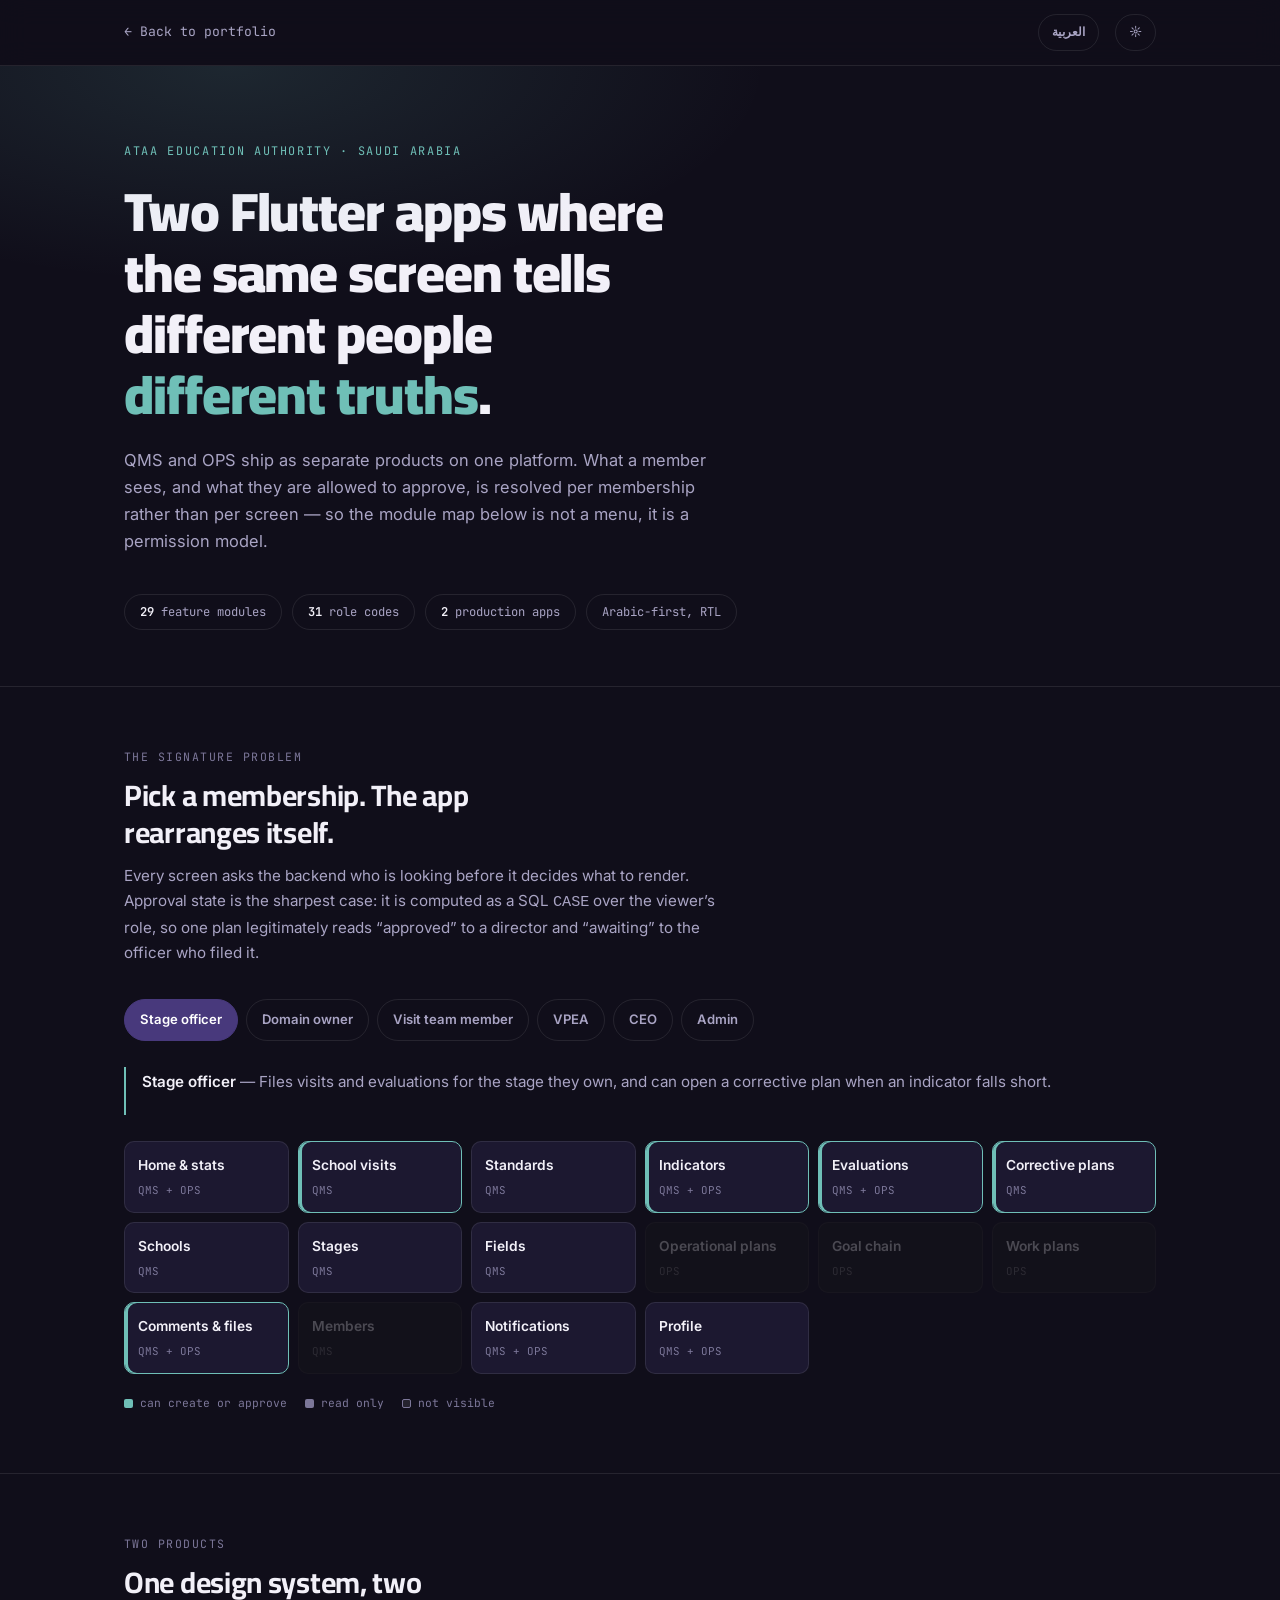
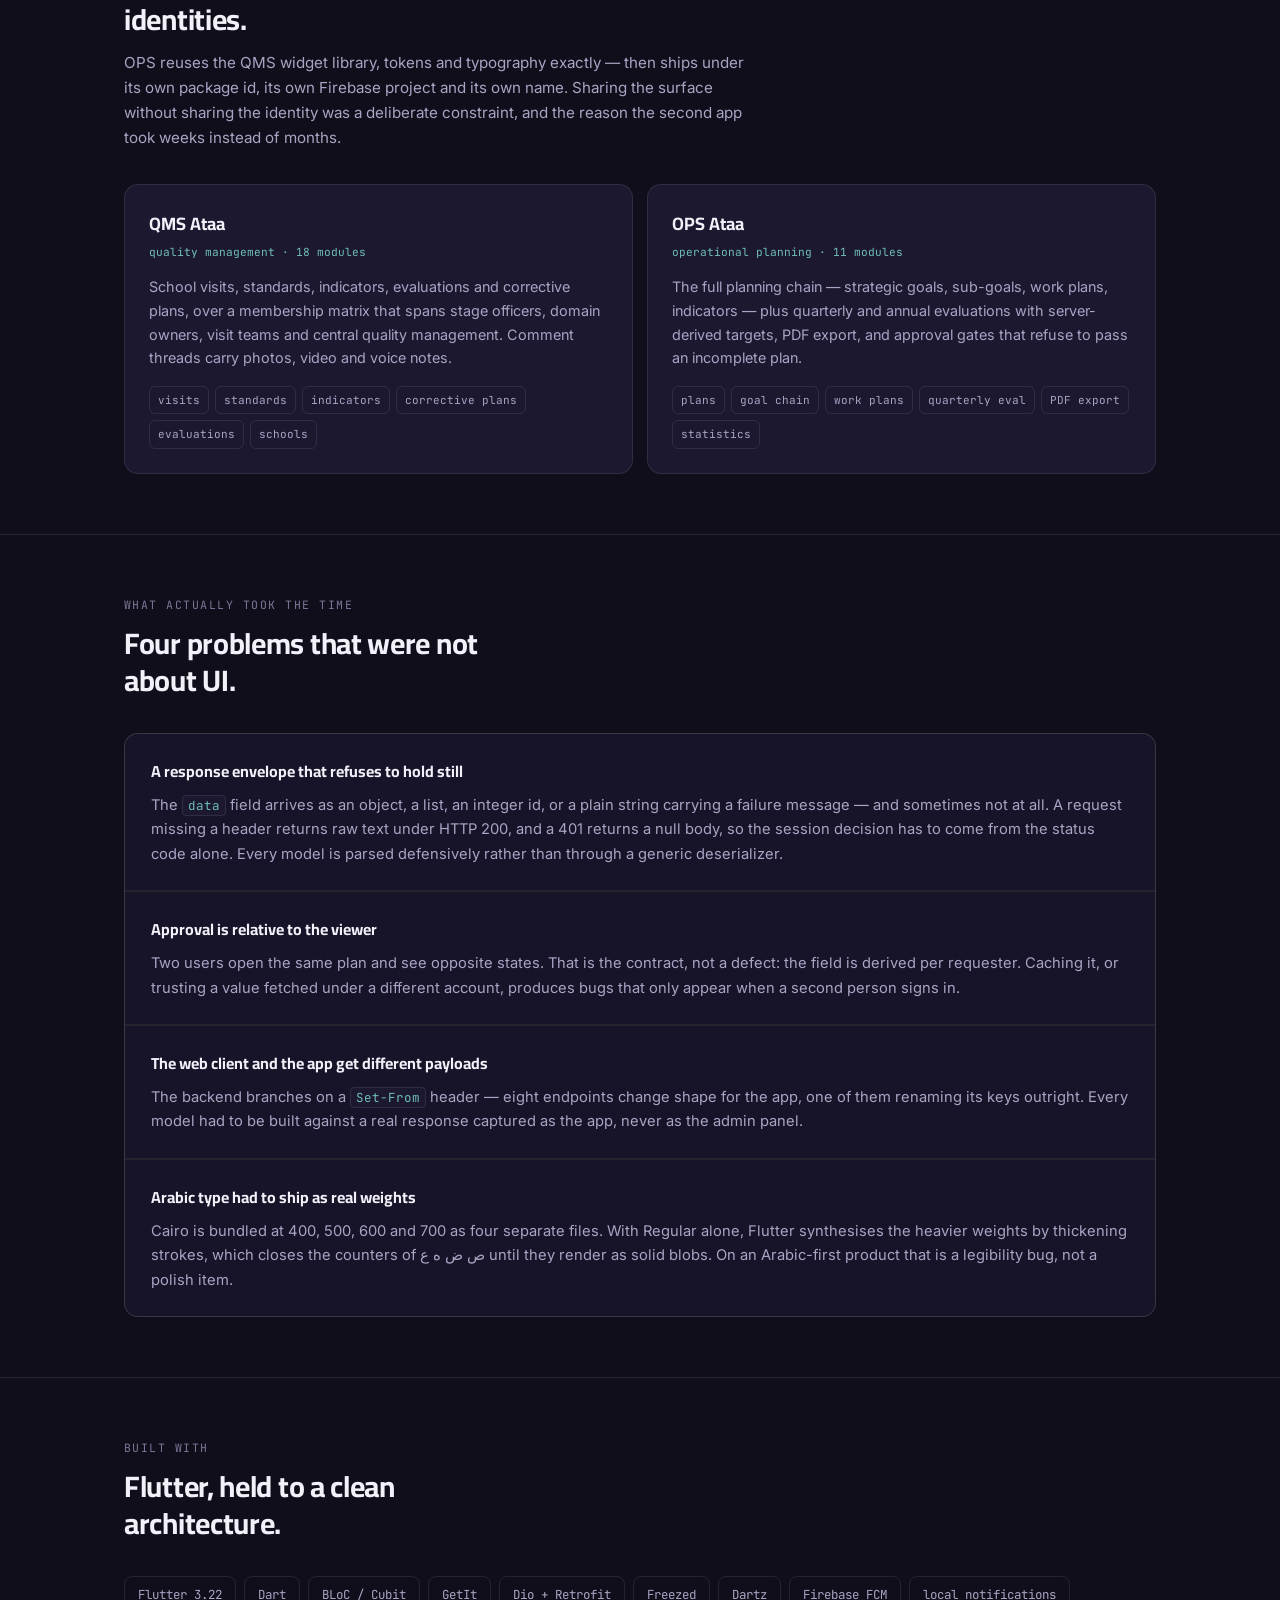
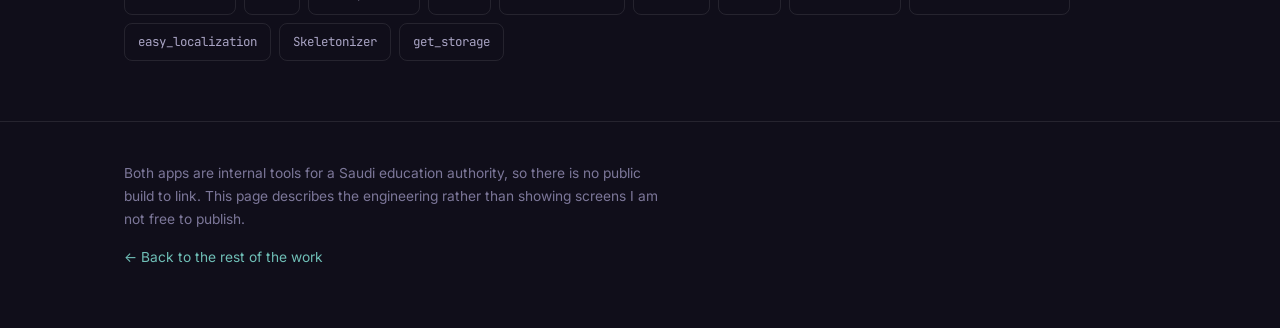
==== projects/ataa-mobile.html @ 670c9fec "Add an Ataa mobile case study and link it from both app cards The QMS and OPS apps cannot be screens" ====
<!DOCTYPE html>
<html lang="en" dir="ltr" data-theme="dark">
<head>
<meta charset="UTF-8">
<meta name="viewport" content="width=device-width, initial-scale=1.0">
<title>Ataa Mobile — QMS &amp; OPS | Mohamed Elsayed</title>
<meta name="description" content="Case study: two Flutter apps built for a Saudi education authority — QMS (quality management) and OPS (operational planning). Role-scoped access across 31 membership codes, Arabic-first RTL, and a defensive contract against a legacy PHP backend.">
<meta name="robots" content="index, follow">
<link rel="canonical" href="https://eng-mohamed-elsayedahmed.github.io/portfolio/projects/ataa-mobile.html">
<link rel="icon" type="image/png" sizes="32x32" href="../assets/img/favicon-32x32.png">
<link rel="preconnect" href="https://fonts.googleapis.com">
<link rel="preconnect" href="https://fonts.gstatic.com" crossorigin>
<link href="https://fonts.googleapis.com/css2?family=Cairo:wght@400;600;700;900&family=Inter:wght@400;500;600&family=JetBrains+Mono:wght@400;500&display=swap" rel="stylesheet">
<style>
/* Palette lifted from the apps' own color_manager.dart, not invented for this page. */
:root{
  --violet:#48397C; --teal:#199EA7; --mint:#6FBFB7;
  --font-display:'Cairo',sans-serif; --font-body:'Inter',sans-serif; --font-mono:'JetBrains Mono',monospace;
  --maxw:1080px; --r:14px;
  --bg:#100E1A; --bg-2:#171429; --panel:#1C1830; --line:rgba(255,255,255,.09);
  --ink:#F2F0F8; --ink-2:#A9A4C4; --ink-3:#7C7799;
  --glow:rgba(111,191,183,.14);
}
:root[data-theme="light"]{
  --bg:#F1F4F8; --bg-2:#FFFFFF; --panel:#FFFFFF; --line:rgba(72,57,124,.14);
  --ink:#1B1733; --ink-2:#514C6B; --ink-3:#7A7594; --glow:rgba(72,57,124,.07);
}
*,*::before,*::after{box-sizing:border-box;margin:0;padding:0}
html{scroll-behavior:smooth;scroll-padding-top:84px}
body{background:var(--bg);color:var(--ink);font-family:var(--font-body);line-height:1.65;-webkit-font-smoothing:antialiased;overflow-x:hidden}
[dir="rtl"] body{font-family:var(--font-display)}
a{color:inherit;text-decoration:none}
:focus-visible{outline:2px solid var(--mint);outline-offset:3px;border-radius:4px}
.wrap{max-width:var(--maxw);margin:0 auto;padding:0 24px}

/* ---- top bar ---- */
.bar{position:sticky;top:0;z-index:50;background:color-mix(in srgb,var(--bg) 88%,transparent);backdrop-filter:blur(14px);border-bottom:1px solid var(--line)}
.bar-in{max-width:var(--maxw);margin:0 auto;padding:14px 24px;display:flex;align-items:center;gap:16px}
.back{font-family:var(--font-mono);font-size:.82rem;color:var(--ink-2);display:inline-flex;align-items:center;gap:8px}
.back:hover{color:var(--mint)}
.bar-sp{flex:1}
.tbtn{border:1px solid var(--line);background:transparent;color:var(--ink-2);font:inherit;font-size:.78rem;font-weight:600;padding:7px 13px;border-radius:999px;cursor:pointer}
.tbtn:hover{color:var(--ink);border-color:var(--mint)}

/* ---- hero ---- */
.hero{padding:76px 0 56px;position:relative}
.hero::before{content:"";position:absolute;inset:0;background:radial-gradient(ellipse 60% 50% at 18% 0%,var(--glow),transparent 70%);pointer-events:none}
.eyebrow{font-family:var(--font-mono);font-size:.74rem;letter-spacing:.14em;text-transform:uppercase;color:var(--mint);margin-bottom:20px}
h1{font-family:var(--font-display);font-weight:900;font-size:clamp(2rem,4.6vw,3.4rem);line-height:1.12;letter-spacing:-.02em;max-width:19ch}
h1 em{font-style:normal;color:var(--mint)}
.lede{margin-top:22px;max-width:60ch;color:var(--ink-2);font-size:1.03rem}
.facts{margin-top:38px;display:flex;flex-wrap:wrap;gap:10px}
.fact{border:1px solid var(--line);border-radius:999px;padding:7px 15px;font-family:var(--font-mono);font-size:.76rem;color:var(--ink-2)}
.fact b{color:var(--ink);font-weight:600}

/* ---- sections ---- */
section{padding:60px 0;border-top:1px solid var(--line)}
.shead{margin-bottom:34px}
.skicker{font-family:var(--font-mono);font-size:.72rem;letter-spacing:.13em;text-transform:uppercase;color:var(--ink-3);margin-bottom:11px}
h2{font-family:var(--font-display);font-weight:700;font-size:clamp(1.35rem,2.6vw,1.85rem);line-height:1.25;letter-spacing:-.01em;max-width:26ch}
.snote{margin-top:12px;max-width:62ch;color:var(--ink-2);font-size:.95rem}

/* ---- role explorer (the signature) ---- */
.roles{display:flex;flex-wrap:wrap;gap:8px;margin-bottom:26px}
.role{border:1px solid var(--line);background:transparent;color:var(--ink-2);font:inherit;font-size:.82rem;font-weight:600;padding:9px 15px;border-radius:999px;cursor:pointer;transition:.18s}
.role:hover{border-color:var(--mint);color:var(--ink)}
.role[aria-pressed="true"]{background:var(--violet);border-color:var(--violet);color:#fff}
:root[data-theme="light"] .role[aria-pressed="true"]{background:var(--violet);color:#fff}
.role-say{border-inline-start:2px solid var(--mint);padding:2px 0 2px 16px;margin-bottom:26px;color:var(--ink-2);font-size:.95rem;min-height:3.2em}
[dir="rtl"] .role-say{padding:2px 16px 2px 0}
.role-say b{color:var(--ink);font-weight:600}
.mods{display:grid;grid-template-columns:repeat(auto-fill,minmax(158px,1fr));gap:9px}
.mod{border:1px solid var(--line);border-radius:10px;padding:12px 13px;background:var(--panel);transition:.2s}
.mod-n{font-size:.86rem;font-weight:600;color:var(--ink);display:block}
.mod-t{font-family:var(--font-mono);font-size:.68rem;color:var(--ink-3);margin-top:5px;display:block}
.mod[data-on="no"]{opacity:.26;filter:saturate(0)}
.mod[data-on="write"]{border-color:var(--mint);box-shadow:inset 3px 0 0 var(--mint)}
[dir="rtl"] .mod[data-on="write"]{box-shadow:inset -3px 0 0 var(--mint)}
.legend{display:flex;flex-wrap:wrap;gap:18px;margin-top:20px;font-family:var(--font-mono);font-size:.71rem;color:var(--ink-3)}
.legend i{width:9px;height:9px;border-radius:2px;display:inline-block;margin-inline-end:7px;vertical-align:middle}

/* ---- app switch ---- */
.apps{display:grid;grid-template-columns:1fr 1fr;gap:14px}
.app{border:1px solid var(--line);border-radius:var(--r);padding:24px;background:var(--panel)}
.app h3{font-family:var(--font-display);font-size:1.12rem;font-weight:700;margin-bottom:4px}
.app .who{font-family:var(--font-mono);font-size:.7rem;color:var(--mint);margin-bottom:14px}
.app p{color:var(--ink-2);font-size:.9rem}
.chips{display:flex;flex-wrap:wrap;gap:6px;margin-top:16px}
.chip{font-family:var(--font-mono);font-size:.69rem;color:var(--ink-2);border:1px solid var(--line);border-radius:6px;padding:4px 8px}

/* ---- engineering notes ---- */
.notes{display:grid;gap:2px;background:var(--line);border:1px solid var(--line);border-radius:var(--r);overflow:hidden}
.note{background:var(--bg-2);padding:24px 26px}
.note h4{font-family:var(--font-display);font-size:1rem;font-weight:700;margin-bottom:9px}
.note p{color:var(--ink-2);font-size:.92rem}
.note code{font-family:var(--font-mono);font-size:.85em;background:var(--panel);border:1px solid var(--line);border-radius:4px;padding:1px 5px;color:var(--mint)}

/* ---- stack ---- */
.stack{display:flex;flex-wrap:wrap;gap:8px}
.st{font-family:var(--font-mono);font-size:.78rem;border:1px solid var(--line);border-radius:8px;padding:8px 13px;color:var(--ink-2)}

footer{border-top:1px solid var(--line);padding:40px 0 60px;color:var(--ink-3);font-size:.86rem}
footer a{color:var(--mint)}
.disc{max-width:60ch}

@media(max-width:720px){
  .apps{grid-template-columns:1fr}
  .hero{padding:52px 0 40px}
  h1{max-width:none}
}
@media(prefers-reduced-motion:reduce){*{transition:none!important;animation:none!important;scroll-behavior:auto!important}}
</style>
</head>
<body>

<div class="bar"><div class="bar-in">
  <a class="back" href="../index.html#projects"><span aria-hidden="true">&#8592;</span> <span data-t="nav.back">Back to portfolio</span></a>
  <span class="bar-sp"></span>
  <button class="tbtn" id="lang" type="button">العربية</button>
  <button class="tbtn" id="theme" type="button" aria-label="Toggle theme">&#9788;</button>
</div></div>

<header class="hero"><div class="wrap">
  <div class="eyebrow" data-t="hero.eyebrow">Ataa Education Authority &middot; Saudi Arabia</div>
  <h1 data-t="hero.h1">Two Flutter apps where the same screen tells different people <em>different truths</em>.</h1>
  <p class="lede" data-t="hero.lede">QMS and OPS ship as separate products on one platform. What a member sees, and what they are allowed to approve, is resolved per membership rather than per screen — so the module map below is not a menu, it is a permission model.</p>
  <div class="facts">
    <span class="fact"><b>29</b> <span data-t="f.modules">feature modules</span></span>
    <span class="fact"><b>31</b> <span data-t="f.roles">role codes</span></span>
    <span class="fact"><b>2</b> <span data-t="f.apps">production apps</span></span>
    <span class="fact" data-t="f.rtl">Arabic-first, RTL</span>
  </div>
</div></header>

<section id="roles"><div class="wrap">
  <div class="shead">
    <div class="skicker" data-t="k.roles">The signature problem</div>
    <h2 data-t="h.roles">Pick a membership. The app rearranges itself.</h2>
    <p class="snote" data-t="n.roles">Every screen asks the backend who is looking before it decides what to render. Approval state is the sharpest case: it is computed as a SQL <code>CASE</code> over the viewer’s role, so one plan legitimately reads “approved” to a director and “awaiting” to the officer who filed it.</p>
  </div>
  <div class="roles" id="roleBtns"></div>
  <p class="role-say" id="roleSay"></p>
  <div class="mods" id="modGrid"></div>
  <div class="legend">
    <span><i style="background:var(--mint)"></i><span data-t="lg.write">can create or approve</span></span>
    <span><i style="background:var(--ink-3)"></i><span data-t="lg.read">read only</span></span>
    <span><i style="background:var(--line);border:1px solid var(--ink-3)"></i><span data-t="lg.none">not visible</span></span>
  </div>
</div></section>

<section id="apps"><div class="wrap">
  <div class="shead">
    <div class="skicker" data-t="k.apps">Two products</div>
    <h2 data-t="h.apps">One design system, two identities.</h2>
    <p class="snote" data-t="n.apps">OPS reuses the QMS widget library, tokens and typography exactly — then ships under its own package id, its own Firebase project and its own name. Sharing the surface without sharing the identity was a deliberate constraint, and the reason the second app took weeks instead of months.</p>
  </div>
  <div class="apps">
    <article class="app">
      <h3>QMS Ataa</h3>
      <div class="who" data-t="app.qms.who">quality management &middot; 18 modules</div>
      <p data-t="app.qms.p">School visits, standards, indicators, evaluations and corrective plans, over a membership matrix that spans stage officers, domain owners, visit teams and central quality management. Comment threads carry photos, video and voice notes.</p>
      <div class="chips"><span class="chip">visits</span><span class="chip">standards</span><span class="chip">indicators</span><span class="chip">corrective plans</span><span class="chip">evaluations</span><span class="chip">schools</span></div>
    </article>
    <article class="app">
      <h3>OPS Ataa</h3>
      <div class="who" data-t="app.ops.who">operational planning &middot; 11 modules</div>
      <p data-t="app.ops.p">The full planning chain — strategic goals, sub-goals, work plans, indicators — plus quarterly and annual evaluations with server-derived targets, PDF export, and approval gates that refuse to pass an incomplete plan.</p>
      <div class="chips"><span class="chip">plans</span><span class="chip">goal chain</span><span class="chip">work plans</span><span class="chip">quarterly eval</span><span class="chip">PDF export</span><span class="chip">statistics</span></div>
    </article>
  </div>
</div></section>

<section id="notes"><div class="wrap">
  <div class="shead">
    <div class="skicker" data-t="k.notes">What actually took the time</div>
    <h2 data-t="h.notes">Four problems that were not about UI.</h2>
  </div>
  <div class="notes">
    <article class="note">
      <h4 data-t="nt1.h">A response envelope that refuses to hold still</h4>
      <p data-t="nt1.p">The <code>data</code> field arrives as an object, a list, an integer id, or a plain string carrying a failure message — and sometimes not at all. A request missing a header returns raw text under HTTP 200, and a 401 returns a null body, so the session decision has to come from the status code alone. Every model is parsed defensively rather than through a generic deserializer.</p>
    </article>
    <article class="note">
      <h4 data-t="nt2.h">Approval is relative to the viewer</h4>
      <p data-t="nt2.p">Two users open the same plan and see opposite states. That is the contract, not a defect: the field is derived per requester. Caching it, or trusting a value fetched under a different account, produces bugs that only appear when a second person signs in.</p>
    </article>
    <article class="note">
      <h4 data-t="nt3.h">The web client and the app get different payloads</h4>
      <p data-t="nt3.p">The backend branches on a <code>Set-From</code> header — eight endpoints change shape for the app, one of them renaming its keys outright. Every model had to be built against a real response captured as the app, never as the admin panel.</p>
    </article>
    <article class="note">
      <h4 data-t="nt4.h">Arabic type had to ship as real weights</h4>
      <p data-t="nt4.p">Cairo is bundled at 400, 500, 600 and 700 as four separate files. With Regular alone, Flutter synthesises the heavier weights by thickening strokes, which closes the counters of ص ض ه ع until they render as solid blobs. On an Arabic-first product that is a legibility bug, not a polish item.</p>
    </article>
  </div>
</div></section>

<section id="stack"><div class="wrap">
  <div class="shead">
    <div class="skicker" data-t="k.stack">Built with</div>
    <h2 data-t="h.stack">Flutter, held to a clean architecture.</h2>
  </div>
  <div class="stack">
    <span class="st">Flutter 3.22</span><span class="st">Dart</span><span class="st">BLoC / Cubit</span><span class="st">GetIt</span>
    <span class="st">Dio + Retrofit</span><span class="st">Freezed</span><span class="st">Dartz</span><span class="st">Firebase FCM</span>
    <span class="st">local notifications</span><span class="st">easy_localization</span><span class="st">Skeletonizer</span><span class="st">get_storage</span>
  </div>
</div></section>

<footer><div class="wrap">
  <p class="disc" data-t="foot.disc">Both apps are internal tools for a Saudi education authority, so there is no public build to link. This page describes the engineering rather than showing screens I am not free to publish.</p>
  <p style="margin-top:16px"><a href="../index.html#projects" data-t="foot.back">&#8592; Back to the rest of the work</a></p>
</div></footer>

<script>
const MODULES = [
  {id:'home',      en:'Home &amp; stats',    ar:'الرئيسية والإحصائيات', app:'both'},
  {id:'visits',    en:'School visits',    ar:'الزيارات المدرسية',   app:'qms'},
  {id:'standards', en:'Standards',        ar:'المعايير',            app:'qms'},
  {id:'indicators',en:'Indicators',       ar:'المؤشرات',            app:'both'},
  {id:'evaluation',en:'Evaluations',      ar:'التقييمات',           app:'both'},
  {id:'corrective',en:'Corrective plans', ar:'الخطط التصحيحية',     app:'qms'},
  {id:'schools',   en:'Schools',          ar:'المدارس',             app:'qms'},
  {id:'stages',    en:'Stages',           ar:'المراحل',             app:'qms'},
  {id:'fields',    en:'Fields',           ar:'المجالات',            app:'qms'},
  {id:'plans',     en:'Operational plans',ar:'الخطط التشغيلية',     app:'ops'},
  {id:'chain',     en:'Goal chain',       ar:'سلسلة الأهداف',       app:'ops'},
  {id:'workplans', en:'Work plans',       ar:'خطط العمل',           app:'ops'},
  {id:'comments',  en:'Comments &amp; files', ar:'التعليقات والمرفقات', app:'both'},
  {id:'members',   en:'Members',          ar:'الأعضاء',             app:'qms'},
  {id:'notify',    en:'Notifications',    ar:'الإشعارات',           app:'both'},
  {id:'profile',   en:'Profile',          ar:'الملف الشخصي',        app:'both'}
];
const ALL = MODULES.map(m=>m.id);
const ROLES = [
  {id:'stage_officer', en:'Stage officer', ar:'مسؤول مرحلة',
   write:['visits','evaluation','corrective','comments','indicators'],
   read:['home','standards','schools','stages','fields','notify','profile'],
   sayEn:'Files visits and evaluations for the stage they own, and can open a corrective plan when an indicator falls short.',
   sayAr:'يسجّل الزيارات والتقييمات للمرحلة المسؤول عنها، ويقدر يفتح خطة تصحيحية لما مؤشر ينزل عن المستوى.'},
  {id:'domain', en:'Domain owner', ar:'مالك مجال',
   write:['indicators','evaluation','comments'],
   read:['home','visits','standards','fields','notify','profile'],
   sayEn:'Scoped to a single field of practice. Sees every indicator inside it and nothing outside it.',
   sayAr:'صلاحيته محصورة في مجال واحد. بيشوف كل مؤشراته ومش بيشوف حاجة برّاه.'},
  {id:'visit_team_member', en:'Visit team member', ar:'عضو فريق زيارة',
   write:['visits','comments'],
   read:['home','standards','indicators','schools','notify','profile'],
   sayEn:'Exists only inside a visit. Records findings against standards, then loses write access when the visit closes.',
   sayAr:'وجوده مرتبط بالزيارة نفسها. بيسجّل الملاحظات على المعايير، وبيفقد صلاحية الكتابة أول ما الزيارة تتقفل.'},
  {id:'vpea', en:'VPEA', ar:'نائب التعليم',
   write:['plans'],
   read:['home','chain','workplans','indicators','evaluation','comments','notify','profile'],
   sayEn:'Approves across an education sector but authors almost nothing. The approve button appears here and on very few other accounts.',
   sayAr:'بيعتمد على مستوى قطاع تعليمي كامل لكن بيكتب حاجة قليلة جداً. زرار الاعتماد بيظهر هنا وفي حسابات قليلة غيره.'},
  {id:'ceo', en:'CEO', ar:'الرئيس التنفيذي',
   write:['plans'],
   read:['home','chain','workplans','indicators','evaluation','comments','notify','profile'],
   sayEn:'Reads everything the organisation produces. Deliberately excluded from the create-plan whitelist — oversight and authorship are kept apart.',
   sayAr:'بيقرأ كل اللي المنظمة بتنتجه. ومستبعد عن قصد من قائمة إنشاء الخطط — الرقابة والتنفيذ مفصولين.'},
  {id:'admin', en:'Admin', ar:'أدمن',
   write:['members'],
   read:['home','schools','stages','fields','standards','notify','profile'],
   sayEn:'Runs the directory from the web console. The app rejects this login on purpose — administration was never part of the mobile scope.',
   sayAr:'بيدير النظام من لوحة الويب. التطبيق بيرفض دخوله عن قصد — الإدارة مكانتش أصلاً ضمن نطاق الموبايل.'}
];

const T = {
  'nav.back':['Back to portfolio','رجوع للبورتفوليو'],
  'hero.eyebrow':['Ataa Education Authority &middot; Saudi Arabia','جهة عطاء التعليمية &middot; السعودية'],
  'hero.h1':['Two Flutter apps where the same screen tells different people <em>different truths</em>.','تطبيقان بـFlutter، نفس الشاشة بتقول لكل واحد <em>حقيقة مختلفة</em>.'],
  'hero.lede':['QMS and OPS ship as separate products on one platform. What a member sees, and what they are allowed to approve, is resolved per membership rather than per screen — so the module map below is not a menu, it is a permission model.','QMS و OPS منتجان منفصلان على منصة واحدة. اللي العضو بيشوفه، واللي مسموح له يعتمده، بيتحدّد حسب عضويته مش حسب الشاشة — فخريطة الموديولات تحت مش قائمة، دي نموذج صلاحيات.'],
  'f.modules':['feature modules','موديول وظيفي'],
  'f.roles':['role codes','كود صلاحية'],
  'f.apps':['production apps','تطبيق في الإنتاج'],
  'f.rtl':['Arabic-first, RTL','عربي أولاً، RTL'],
  'k.roles':['The signature problem','المشكلة الأساسية'],
  'h.roles':['Pick a membership. The app rearranges itself.','اختر عضوية، والتطبيق يعيد ترتيب نفسه.'],
  'n.roles':['Every screen asks the backend who is looking before it decides what to render. Approval state is the sharpest case: it is computed as a SQL <code>CASE</code> over the viewer’s role, so one plan legitimately reads &ldquo;approved&rdquo; to a director and &ldquo;awaiting&rdquo; to the officer who filed it.','كل شاشة بتسأل الباك إند مين اللي بيبص قبل ما تقرر تعرض إيه. وحالة الاعتماد أوضح مثال: بتتحسب بـ<code>CASE</code> في الـSQL حسب دور المستخدم، فنفس الخطة بتظهر «معتمدة» لمدير و«بانتظار» للموظف اللي قدّمها — وده سلوك سليم.'],
  'lg.write':['can create or approve','بيقدر ينشئ أو يعتمد'],
  'lg.read':['read only','عرض فقط'],
  'lg.none':['not visible','غير ظاهر'],
  'k.apps':['Two products','منتجان'],
  'h.apps':['One design system, two identities.','نظام تصميم واحد، هويتان.'],
  'n.apps':['OPS reuses the QMS widget library, tokens and typography exactly — then ships under its own package id, its own Firebase project and its own name. Sharing the surface without sharing the identity was a deliberate constraint, and the reason the second app took weeks instead of months.','OPS بيعيد استخدام مكتبة الويدجتس والألوان والخطوط بتاعة QMS بالحرف — وبعدين بيتسلّم بـpackage id خاص ومشروع Firebase خاص واسم خاص. مشاركة الشكل من غير مشاركة الهوية كانت قيد مقصود، وهي السبب إن التطبيق التاني أخد أسابيع بدل شهور.'],
  'app.qms.who':['quality management &middot; 18 modules','إدارة الجودة &middot; 18 موديول'],
  'app.qms.p':['School visits, standards, indicators, evaluations and corrective plans, over a membership matrix that spans stage officers, domain owners, visit teams and central quality management. Comment threads carry photos, video and voice notes.','الزيارات المدرسية والمعايير والمؤشرات والتقييمات والخطط التصحيحية، فوق مصفوفة عضويات بتغطي مسؤولي المراحل ومُلّاك المجالات وفرق الزيارة وإدارة الجودة المركزية. والتعليقات بتحمل صور وفيديو وتسجيلات صوتية.'],
  'app.ops.who':['operational planning &middot; 11 modules','التخطيط التشغيلي &middot; 11 موديول'],
  'app.ops.p':['The full planning chain — strategic goals, sub-goals, work plans, indicators — plus quarterly and annual evaluations with server-derived targets, PDF export, and approval gates that refuse to pass an incomplete plan.','سلسلة التخطيط كاملة — الأهداف الاستراتيجية والفرعية وخطط العمل والمؤشرات — بالإضافة للتقييمات الربعية والسنوية بمستهدفات السيرفر بيشتقها بنفسه، وتصدير PDF، وبوابات اعتماد بترفض تمرير خطة ناقصة.'],
  'k.notes':['What actually took the time','اللي أخد الوقت فعلاً'],
  'h.notes':['Four problems that were not about UI.','أربع مشاكل مالهاش علاقة بالواجهة.'],
  'nt1.h':['A response envelope that refuses to hold still','ردّ من السيرفر مش ثابت على شكل'],
  'nt1.p':['The <code>data</code> field arrives as an object, a list, an integer id, or a plain string carrying a failure message — and sometimes not at all. A request missing a header returns raw text under HTTP 200, and a 401 returns a null body, so the session decision has to come from the status code alone. Every model is parsed defensively rather than through a generic deserializer.','حقل <code>data</code> بيرجع Map أو List أو رقم id أو نص فيه رسالة فشل — وأحياناً مش موجود أصلاً. وطلب ناقصه هيدر بيرجع نص خام بـHTTP 200، والـ401 بيرجع body فاضي، فقرار انتهاء الجلسة لازم يتاخد من الـstatus code لوحده. فكل موديل بيتقري بطريقة دفاعية مش بـdeserializer عام.'],
  'nt2.h':['Approval is relative to the viewer','الاعتماد نسبي حسب من يشاهد'],
  'nt2.p':['Two users open the same plan and see opposite states. That is the contract, not a defect: the field is derived per requester. Caching it, or trusting a value fetched under a different account, produces bugs that only appear when a second person signs in.','مستخدمان يفتحان نفس الخطة ويشوفان حالتين متعاكستين. ده العقد مش عيب: الحقل بيتحسب لكل طالب على حدة. وتخزينه مؤقتاً أو الثقة في قيمة اتجابت بحساب تاني بتنتج أخطاء متظهرش غير لما حد تاني يسجّل دخول.'],
  'nt3.h':['The web client and the app get different payloads','الويب والتطبيق بياخدوا ردود مختلفة'],
  'nt3.p':['The backend branches on a <code>Set-From</code> header — eight endpoints change shape for the app, one of them renaming its keys outright. Every model had to be built against a real response captured as the app, never as the admin panel.','الباك إند بيتفرّع حسب هيدر <code>Set-From</code> — تمن endpoints بيغيروا شكلهم للتطبيق، وواحد منهم بيغيّر أسماء المفاتيح نفسها. فكل موديل اتبنى على رد حقيقي متسجّل كتطبيق، مش كلوحة إدارة.'],
  'nt4.h':['Arabic type had to ship as real weights','الخط العربي لازم يتسلّم بأوزان حقيقية'],
  'nt4.p':['Cairo is bundled at 400, 500, 600 and 700 as four separate files. With Regular alone, Flutter synthesises the heavier weights by thickening strokes, which closes the counters of ص ض ه ع until they render as solid blobs. On an Arabic-first product that is a legibility bug, not a polish item.','خط Cairo متسلّم بأربع ملفات منفصلة: 400 و500 و600 و700. لأن Flutter بالـRegular لوحده بيزوّر الأوزان التقيلة بتغليظ الحروف، وده بيقفل عيون ص ض ه ع لحد ما تبقى كتلة صمّاء. وفي منتج عربي أولاً دي مشكلة وضوح، مش رفاهية.'],
  'k.stack':['Built with','مبني بـ'],
  'h.stack':['Flutter, held to a clean architecture.','Flutter بمعمارية نظيفة.'],
  'foot.disc':['Both apps are internal tools for a Saudi education authority, so there is no public build to link. This page describes the engineering rather than showing screens I am not free to publish.','التطبيقان أدوات داخلية لجهة تعليمية سعودية، فمفيش نسخة عامة أقدر أربطها. الصفحة دي بتشرح الهندسة بدل ما تعرض شاشات مش من حقي أنشرها.'],
  'foot.back':['&#8592; Back to the rest of the work','&#8592; رجوع لباقي الشغل']
};

let lang = 'en', active = ROLES[0].id;

function render(){
  const i = lang === 'ar' ? 1 : 0;
  document.querySelectorAll('[data-t]').forEach(el=>{
    const v = T[el.getAttribute('data-t')];
    if (v) el.innerHTML = v[i];
  });
  const r = ROLES.find(x=>x.id===active);
  document.getElementById('roleBtns').innerHTML = ROLES.map(x=>
    `<button class="role" type="button" aria-pressed="${x.id===active}" data-r="${x.id}">${i?x.ar:x.en}</button>`).join('');
  document.getElementById('roleSay').innerHTML =
    `<b>${i?r.ar:r.en}</b> &mdash; ${i?r.sayAr:r.sayEn}`;
  document.getElementById('modGrid').innerHTML = MODULES.map(m=>{
    const st = r.write.includes(m.id) ? 'write' : (r.read.includes(m.id) ? 'read' : 'no');
    return `<div class="mod" data-on="${st}"><span class="mod-n">${i?m.ar:m.en}</span><span class="mod-t">${m.app==='both'?'QMS + OPS':m.app.toUpperCase()}</span></div>`;
  }).join('');
  document.getElementById('lang').textContent = i ? 'English' : 'العربية';
  document.documentElement.lang = lang;
  document.documentElement.dir = i ? 'rtl' : 'ltr';
}

document.getElementById('roleBtns').addEventListener('click', e=>{
  const b = e.target.closest('[data-r]');
  if (!b) return;
  active = b.dataset.r;
  render();
});
document.getElementById('lang').addEventListener('click', ()=>{
  lang = lang === 'en' ? 'ar' : 'en';
  try { localStorage.setItem('portfolio-lang', lang); } catch(e){}
  render();
});
const theme = document.getElementById('theme');
function setTheme(t){
  document.documentElement.setAttribute('data-theme', t);
  theme.innerHTML = t === 'dark' ? '&#9788;' : '&#9790;';
  try { localStorage.setItem('portfolio-theme', t); } catch(e){}
}
theme.addEventListener('click', ()=> setTheme(
  document.documentElement.getAttribute('data-theme') === 'dark' ? 'light' : 'dark'));

try {
  const st = localStorage.getItem('portfolio-theme'); if (st) setTheme(st);
  const sl = localStorage.getItem('portfolio-lang'); if (sl === 'ar') lang = 'ar';
} catch(e){}
render();
</script>
</body>
</html>
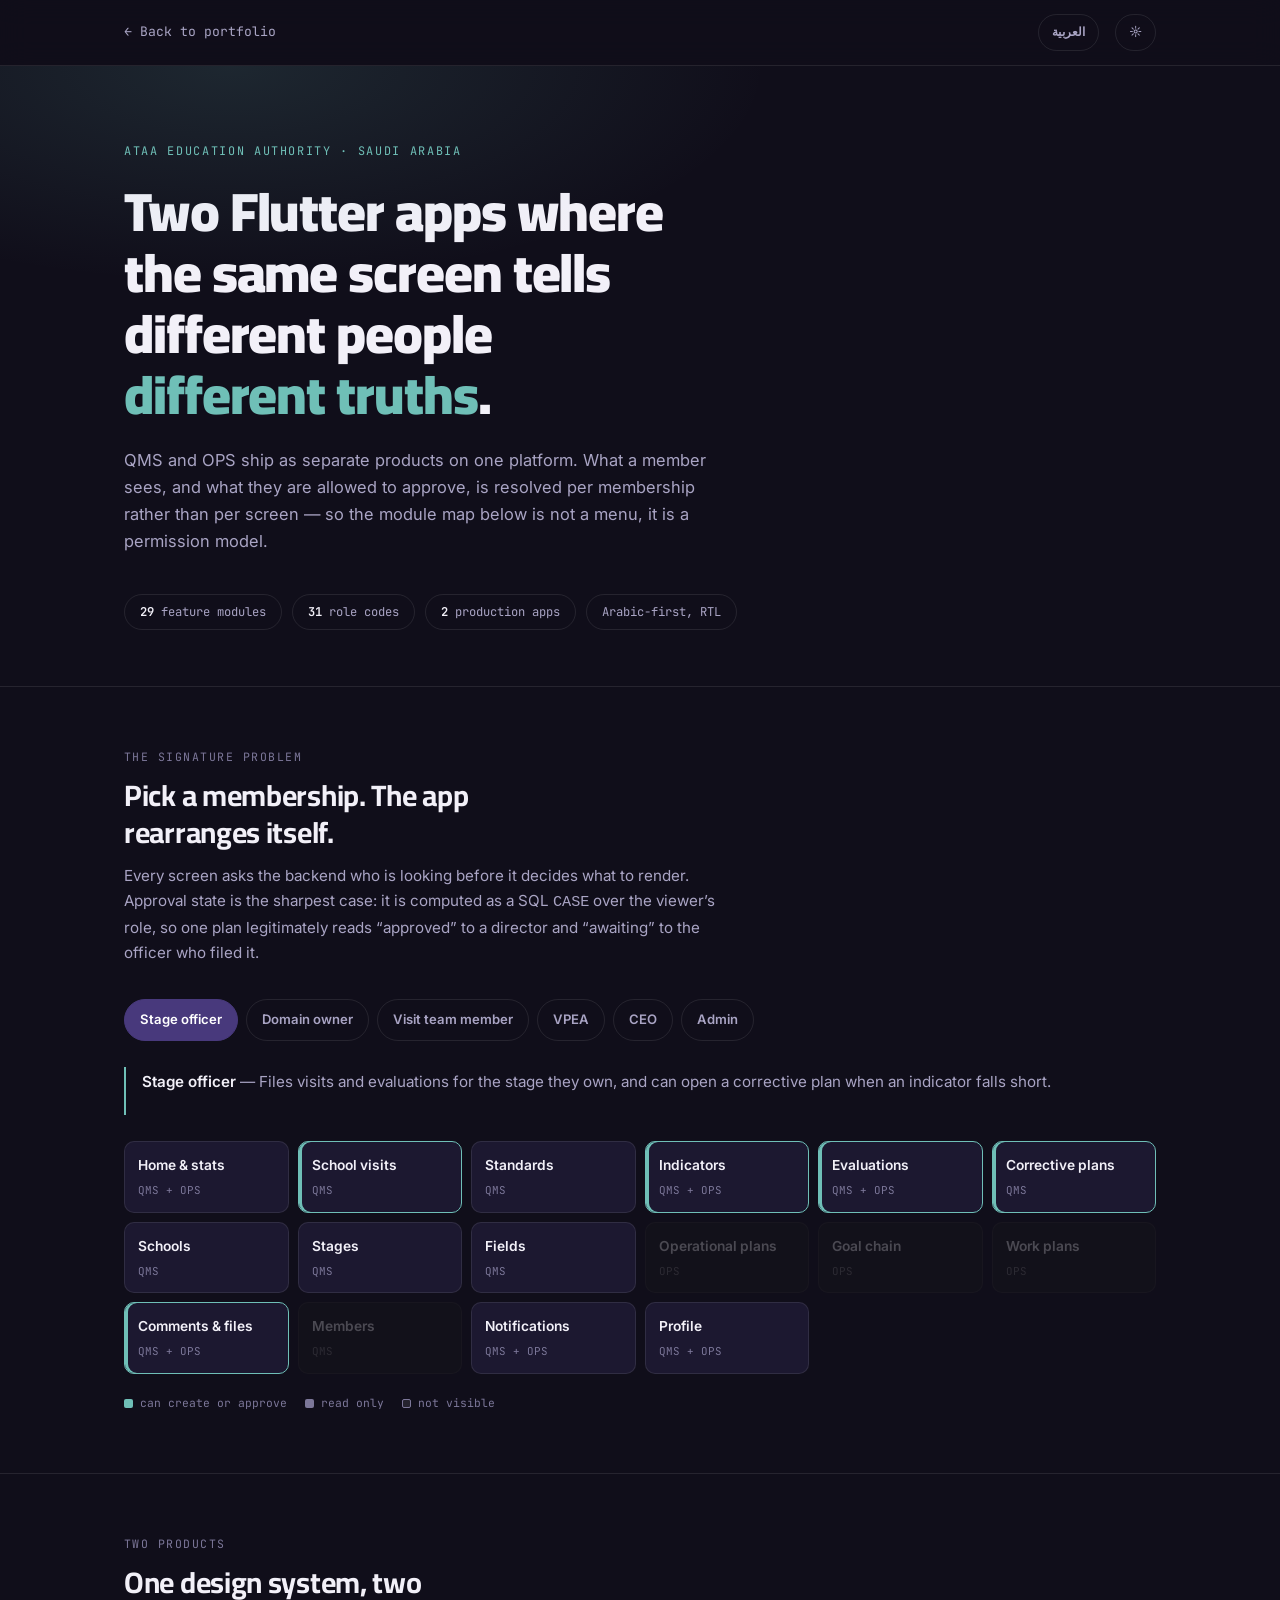
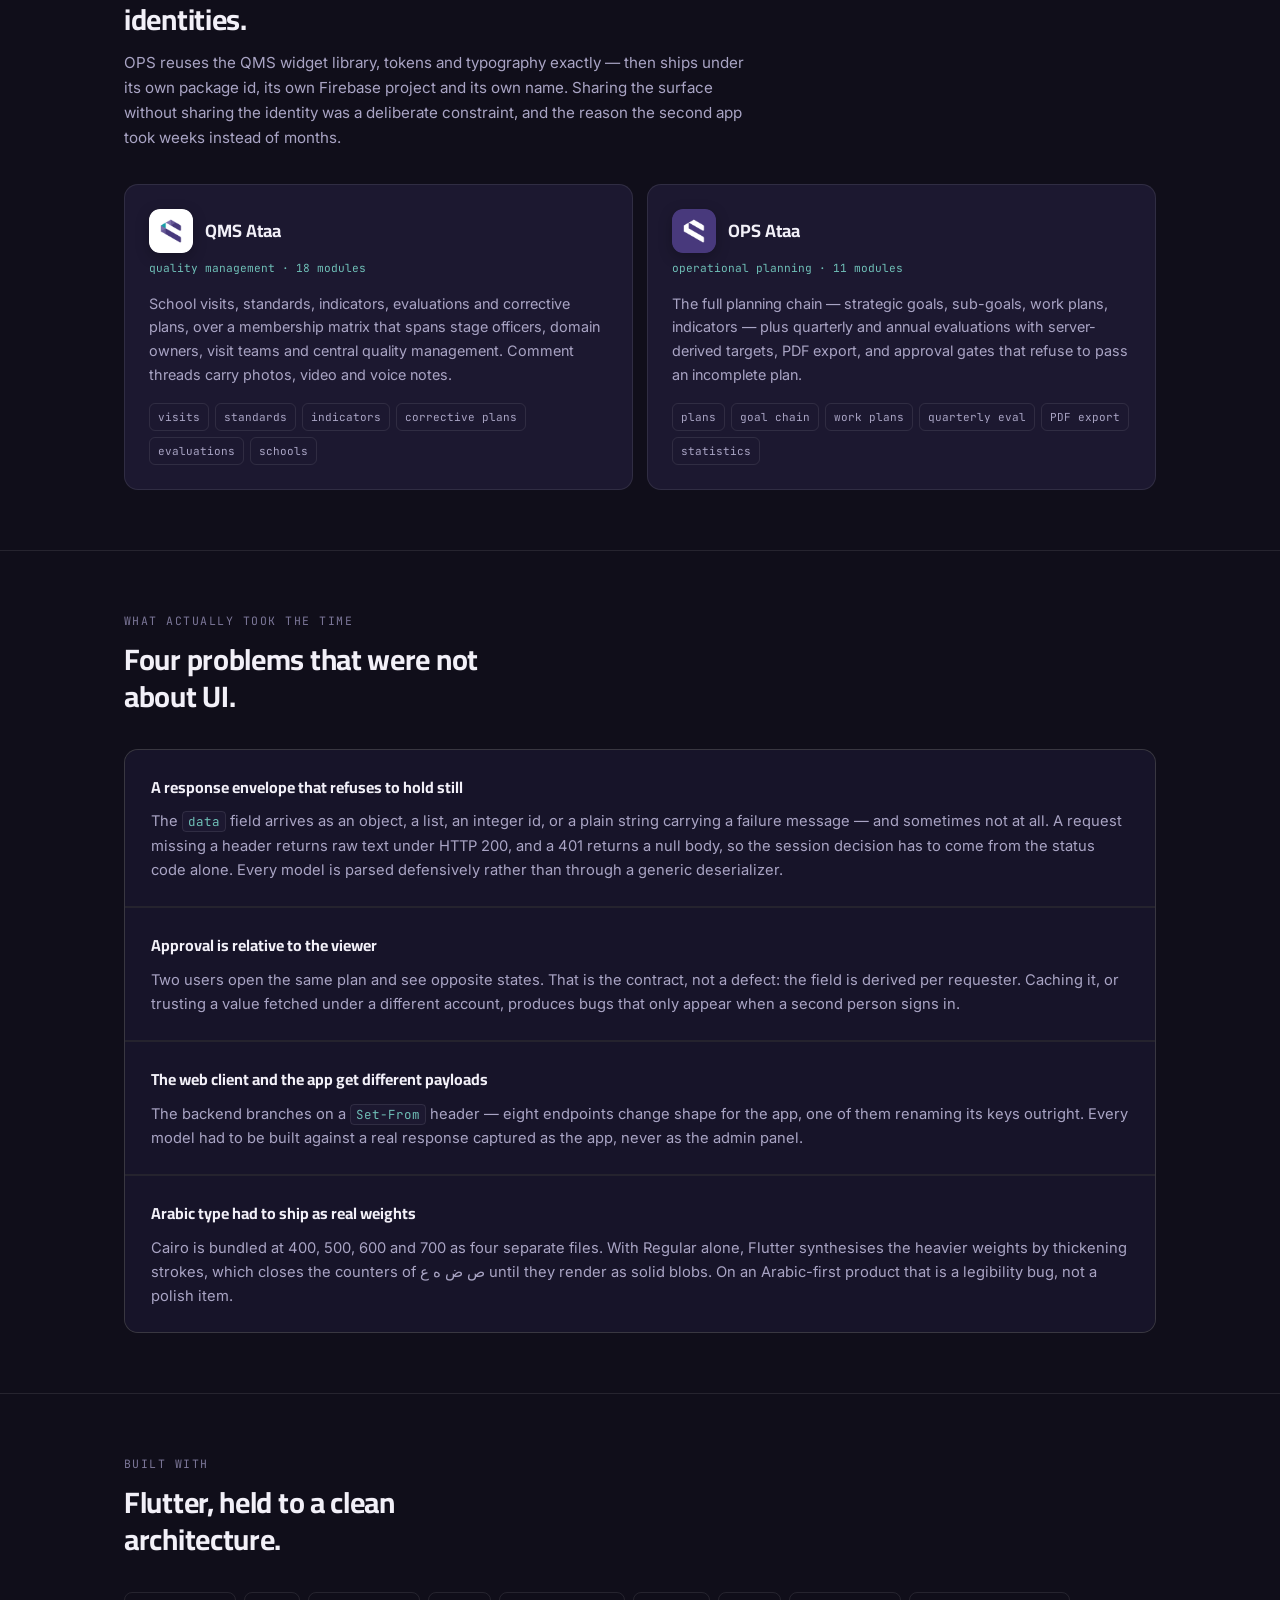
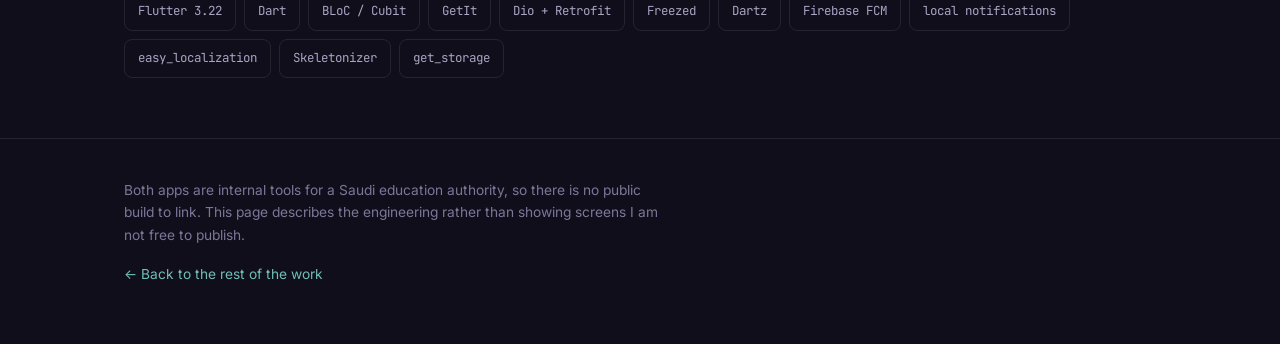
==== commit 97f2c8c1: "Lead with Bonyan: team lead, product manager and the accountant behind its ledger - Reposition as So" ====
--- a/projects/ataa-mobile.html
+++ b/projects/ataa-mobile.html
@@ -83,6 +83,7 @@
 .apps{display:grid;grid-template-columns:1fr 1fr;gap:14px}
 .app{border:1px solid var(--line);border-radius:var(--r);padding:24px;background:var(--panel)}
 .app h3{font-family:var(--font-display);font-size:1.12rem;font-weight:700;margin-bottom:4px}
+.app-id{display:flex;align-items:center;gap:12px;margin-bottom:6px}.app-id h3{margin:0}.app-id img{border-radius:11px;box-shadow:0 4px 14px rgba(0,0,0,.25)}
 .app .who{font-family:var(--font-mono);font-size:.7rem;color:var(--mint);margin-bottom:14px}
 .app p{color:var(--ink-2);font-size:.9rem}
 .chips{display:flex;flex-wrap:wrap;gap:6px;margin-top:16px}
@@ -156,13 +157,13 @@
   </div>
   <div class="apps">
     <article class="app">
-      <h3>QMS Ataa</h3>
+      <div class="app-id"><img src="../assets/img/projects/ataa-qms-icon.png" alt="QMS Ataa app icon" width="44" height="44"><h3>QMS Ataa</h3></div>
       <div class="who" data-t="app.qms.who">quality management &middot; 18 modules</div>
       <p data-t="app.qms.p">School visits, standards, indicators, evaluations and corrective plans, over a membership matrix that spans stage officers, domain owners, visit teams and central quality management. Comment threads carry photos, video and voice notes.</p>
       <div class="chips"><span class="chip">visits</span><span class="chip">standards</span><span class="chip">indicators</span><span class="chip">corrective plans</span><span class="chip">evaluations</span><span class="chip">schools</span></div>
     </article>
     <article class="app">
-      <h3>OPS Ataa</h3>
+      <div class="app-id"><img src="../assets/img/projects/ataa-ops-icon.png" alt="OPS Ataa app icon" width="44" height="44"><h3>OPS Ataa</h3></div>
       <div class="who" data-t="app.ops.who">operational planning &middot; 11 modules</div>
       <p data-t="app.ops.p">The full planning chain — strategic goals, sub-goals, work plans, indicators — plus quarterly and annual evaluations with server-derived targets, PDF export, and approval gates that refuse to pass an incomplete plan.</p>
       <div class="chips"><span class="chip">plans</span><span class="chip">goal chain</span><span class="chip">work plans</span><span class="chip">quarterly eval</span><span class="chip">PDF export</span><span class="chip">statistics</span></div>
